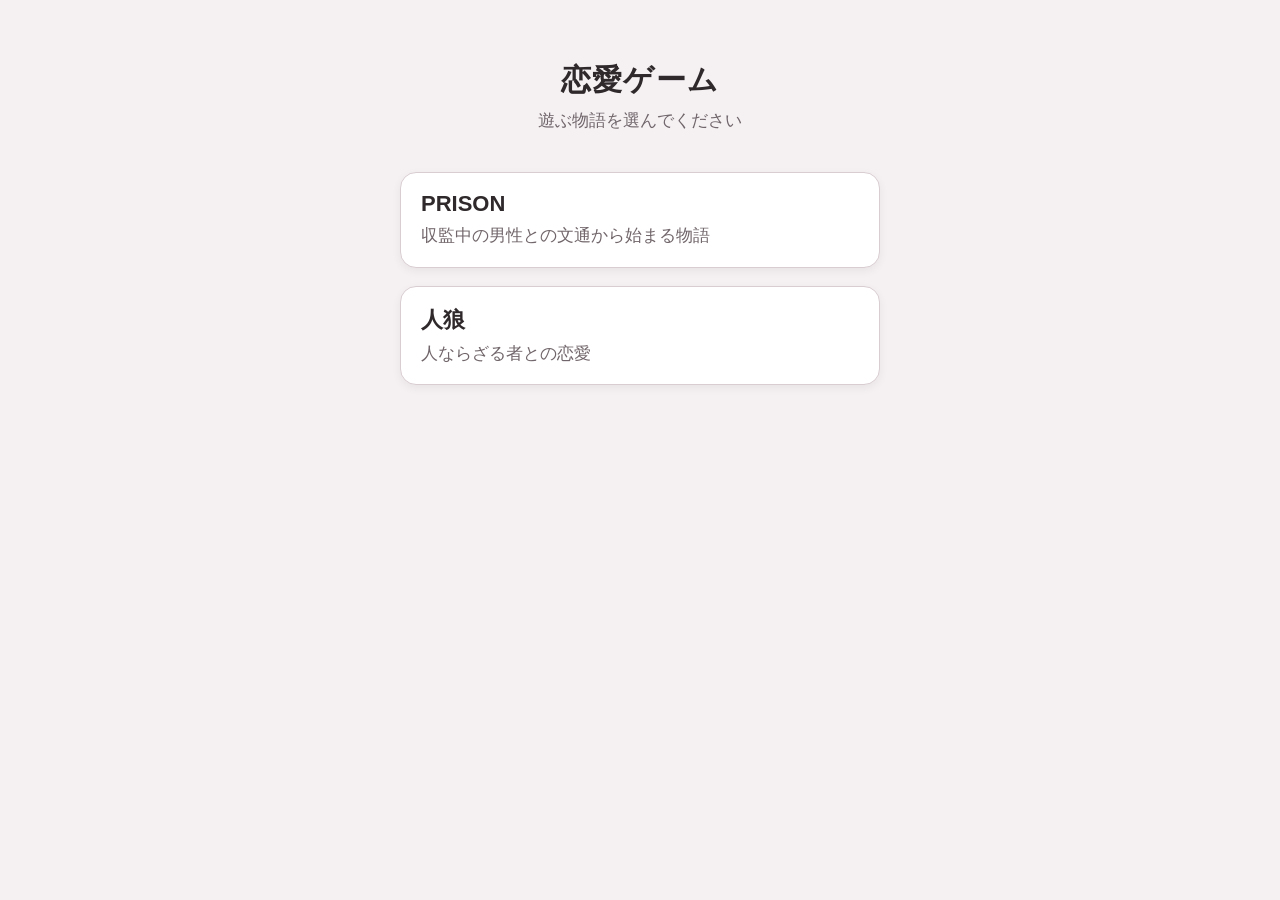
==== index.html @ eb42518e "Rename renaigame_top.html to index.html" ====
<!DOCTYPE html>
<html lang="ja">
<head>
  <meta charset="UTF-8">
  <meta name="viewport" content="width=device-width, initial-scale=1.0">

  <title>恋愛ゲーム</title>

  <style>
    * {
      box-sizing: border-box;
    }

    body {
      margin: 0;
      min-height: 100vh;
      font-family:
        -apple-system,
        BlinkMacSystemFont,
        "Segoe UI",
        "Hiragino Sans",
        "Yu Gothic",
        sans-serif;

      background: #f5f1f3;
      color: #2f292c;

      display: flex;
      justify-content: center;
    }

    .page {
      width: 100%;
      max-width: 520px;
      min-height: 100vh;
      padding: 40px 20px;
    }

    h1 {
      margin: 20px 0 8px;
      text-align: center;
      font-size: 30px;
      font-weight: 700;
      letter-spacing: 0.04em;
    }

    .subtitle {
      margin: 0 0 40px;
      text-align: center;
      font-size: 17px;
      color: #70666b;
    }

    .game-list {
      display: flex;
      flex-direction: column;
      gap: 18px;
    }

    .game-button {
      display: block;
      width: 100%;
      min-height: 86px;
      padding: 18px 20px;

      background: #ffffff;
      color: #2f292c;

      border: 1px solid #d9cdd2;
      border-radius: 16px;

      text-decoration: none;

      box-shadow: 0 3px 10px rgba(0, 0, 0, 0.06);

      transition:
        transform 0.1s ease,
        background 0.1s ease;
    }

    .game-button:active {
      transform: scale(0.98);
      background: #eee7ea;
    }

    .game-title {
      display: block;
      margin-bottom: 6px;
      font-size: 22px;
      font-weight: 700;
    }

    .game-description {
      display: block;
      font-size: 17px;
      line-height: 1.5;
      color: #71666b;
    }
  </style>
</head>

<body>

  <main class="page">

    <h1>恋愛ゲーム</h1>

    <p class="subtitle">
      遊ぶ物語を選んでください
    </p>

    <div class="game-list">

      <a class="game-button" href="prison/prison.html">
        <span class="game-title">PRISON</span>
        <span class="game-description">
          収監中の男性との文通から始まる物語
        </span>
      </a>

      <a class="game-button" href="werewolf/werewolf.html">
        <span class="game-title">人狼</span>
        <span class="game-description">
          人ならざる者との恋愛
        </span>
      </a>

    </div>

  </main>

</body>
</html>
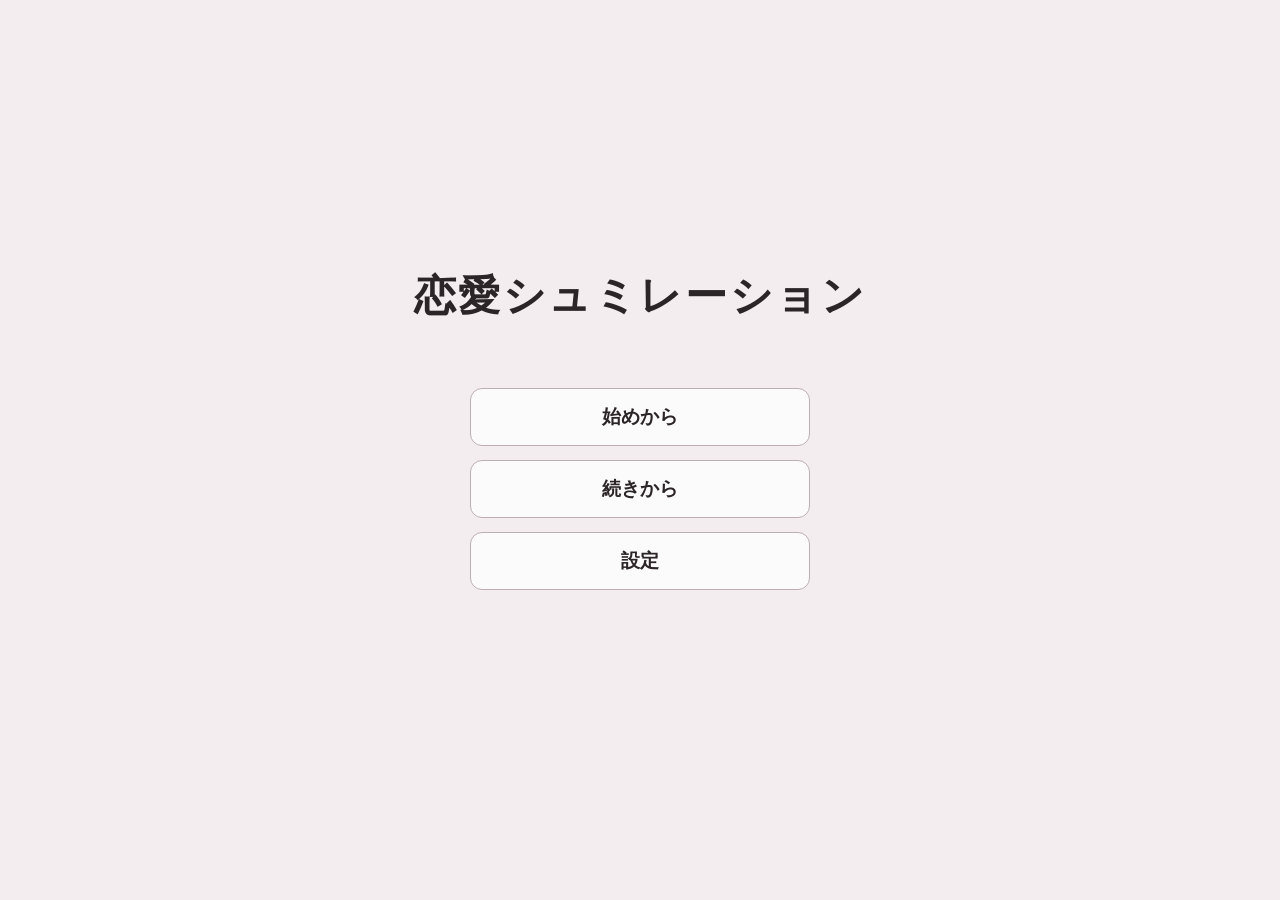
==== commit 297c5085: "Replace top page with romance simulation title screen" ====
--- a/index.html
+++ b/index.html
@@ -2,18 +2,20 @@
 <html lang="ja">
 <head>
   <meta charset="UTF-8">
-  <meta name="viewport" content="width=device-width, initial-scale=1.0">
-
-  <title>恋愛ゲーム</title>
+  <meta name="viewport" content="width=device-width, initial-scale=1.0, viewport-fit=cover">
+  <meta name="theme-color" content="#f3edef">
+  <title>恋愛シュミレーション</title>
 
   <style>
-    * {
-      box-sizing: border-box;
-    }
-
+    * { box-sizing: border-box; }
+
+    html,
     body {
       margin: 0;
-      min-height: 100vh;
+      width: 100%;
+      min-height: 100%;
+      background: #f3edef;
+      color: #2c2528;
       font-family:
         -apple-system,
         BlinkMacSystemFont,
@@ -21,113 +23,226 @@
         "Hiragino Sans",
         "Yu Gothic",
         sans-serif;
-
-      background: #f5f1f3;
-      color: #2f292c;
-
-      display: flex;
-      justify-content: center;
-    }
-
-    .page {
-      width: 100%;
-      max-width: 520px;
-      min-height: 100vh;
-      padding: 40px 20px;
-    }
-
-    h1 {
-      margin: 20px 0 8px;
-      text-align: center;
-      font-size: 30px;
-      font-weight: 700;
-      letter-spacing: 0.04em;
-    }
-
-    .subtitle {
-      margin: 0 0 40px;
-      text-align: center;
-      font-size: 17px;
-      color: #70666b;
-    }
-
-    .game-list {
+    }
+
+    body {
+      min-height: 100dvh;
+      overflow: hidden;
+    }
+
+    button,
+    input {
+      font: inherit;
+    }
+
+    button {
+      -webkit-tap-highlight-color: transparent;
+    }
+
+    .screen {
+      width: min(100%, 520px);
+      height: 100dvh;
+      margin: 0 auto;
+      padding:
+        max(24px, env(safe-area-inset-top))
+        24px
+        max(24px, env(safe-area-inset-bottom));
+      display: grid;
+      grid-template-rows: 1fr auto 1fr;
+    }
+
+    .title-area {
+      grid-row: 2;
+      width: 100%;
       display: flex;
       flex-direction: column;
-      gap: 18px;
-    }
-
-    .game-button {
+      align-items: center;
+    }
+
+    .title {
+      margin: 0 0 64px;
+      text-align: center;
+      font-size: clamp(30px, 8vw, 42px);
+      font-weight: 600;
+      letter-spacing: 0.06em;
+      line-height: 1.35;
+    }
+
+    .menu {
+      width: min(100%, 340px);
+      display: flex;
+      flex-direction: column;
+      gap: 14px;
+    }
+
+    .menu-button {
+      width: 100%;
+      min-height: 58px;
+      padding: 14px 18px;
+      border: 1px solid #bdaeb4;
+      border-radius: 12px;
+      background: rgba(255, 255, 255, 0.78);
+      color: #2c2528;
+      font-size: 19px;
+      font-weight: 600;
+      cursor: pointer;
+    }
+
+    .menu-button:active {
+      transform: scale(0.985);
+      background: #e8dfe2;
+    }
+
+    .menu-button:disabled {
+      opacity: 0.55;
+      cursor: default;
+    }
+
+    .status {
+      width: min(100%, 340px);
+      min-height: 24px;
+      margin: 18px auto 0;
+      text-align: center;
+      font-size: 14px;
+      line-height: 1.55;
+      color: #6e6066;
+    }
+
+    .status[data-kind="error"],
+    .settings-status[data-kind="error"] {
+      color: #8f3333;
+    }
+
+    .status[data-kind="success"],
+    .settings-status[data-kind="success"] {
+      color: #35613f;
+    }
+
+    dialog {
+      width: min(calc(100% - 32px), 460px);
+      padding: 0;
+      border: 1px solid #cdbfc4;
+      border-radius: 18px;
+      background: #faf7f8;
+      color: #2c2528;
+      box-shadow: 0 18px 55px rgba(41, 29, 34, 0.24);
+    }
+
+    dialog::backdrop {
+      background: rgba(31, 23, 26, 0.42);
+    }
+
+    .settings-panel {
+      padding: 24px;
+    }
+
+    .settings-title {
+      margin: 0 0 26px;
+      font-size: 24px;
+      text-align: center;
+    }
+
+    .field-label {
       display: block;
-      width: 100%;
-      min-height: 86px;
-      padding: 18px 20px;
-
-      background: #ffffff;
-      color: #2f292c;
-
-      border: 1px solid #d9cdd2;
-      border-radius: 16px;
-
-      text-decoration: none;
-
-      box-shadow: 0 3px 10px rgba(0, 0, 0, 0.06);
-
-      transition:
-        transform 0.1s ease,
-        background 0.1s ease;
-    }
-
-    .game-button:active {
-      transform: scale(0.98);
-      background: #eee7ea;
-    }
-
-    .game-title {
-      display: block;
-      margin-bottom: 6px;
-      font-size: 22px;
-      font-weight: 700;
-    }
-
-    .game-description {
-      display: block;
-      font-size: 17px;
-      line-height: 1.5;
-      color: #71666b;
+      margin-bottom: 8px;
+      font-size: 15px;
+      font-weight: 600;
+    }
+
+    .token-input {
+      width: 100%;
+      min-height: 48px;
+      padding: 10px 12px;
+      border: 1px solid #bcaeb3;
+      border-radius: 9px;
+      background: #fff;
+      color: #2c2528;
+      font-size: 16px;
+    }
+
+    .settings-actions {
+      display: grid;
+      grid-template-columns: repeat(2, minmax(0, 1fr));
+      gap: 10px;
+      margin-top: 16px;
+    }
+
+    .settings-actions button,
+    .close-button {
+      min-height: 44px;
+      border: 1px solid #bcaeb3;
+      border-radius: 9px;
+      background: #fff;
+      color: #2c2528;
+      font-size: 15px;
+      cursor: pointer;
+    }
+
+    .settings-actions button:active,
+    .close-button:active {
+      background: #e8dfe2;
+    }
+
+    .settings-actions button:disabled {
+      opacity: 0.55;
+    }
+
+    .settings-status {
+      min-height: 44px;
+      margin: 16px 0 0;
+      font-size: 14px;
+      line-height: 1.55;
+      color: #6e6066;
+    }
+
+    .close-button {
+      width: 100%;
+      margin-top: 6px;
     }
   </style>
 </head>
 
 <body>
-
-  <main class="page">
-
-    <h1>恋愛ゲーム</h1>
-
-    <p class="subtitle">
-      遊ぶ物語を選んでください
-    </p>
-
-    <div class="game-list">
-
-      <a class="game-button" href="prison/prison.html">
-        <span class="game-title">PRISON</span>
-        <span class="game-description">
-          収監中の男性との文通から始まる物語
-        </span>
-      </a>
-
-      <a class="game-button" href="werewolf/werewolf.html">
-        <span class="game-title">人狼</span>
-        <span class="game-description">
-          人ならざる者との恋愛
-        </span>
-      </a>
-
+  <main class="screen">
+    <section class="title-area" aria-labelledby="titleText">
+      <h1 class="title" id="titleText"></h1>
+
+      <nav class="menu" aria-label="タイトルメニュー">
+        <button class="menu-button" id="startButton" type="button"></button>
+        <button class="menu-button" id="continueButton" type="button"></button>
+        <button class="menu-button" id="settingsButton" type="button"></button>
+      </nav>
+
+      <p class="status" id="statusText" aria-live="polite"></p>
+    </section>
+  </main>
+
+  <dialog id="settingsDialog">
+    <div class="settings-panel">
+      <h2 class="settings-title" id="settingsTitle"></h2>
+
+      <label class="field-label" id="tokenLabel" for="tokenInput"></label>
+      <input
+        class="token-input"
+        id="tokenInput"
+        type="password"
+        inputmode="text"
+        autocomplete="off"
+        spellcheck="false"
+      >
+
+      <div class="settings-actions">
+        <button id="saveTokenButton" type="button"></button>
+        <button id="checkTokenButton" type="button"></button>
+        <button id="deleteTokenButton" type="button"></button>
+        <button id="closeSettingsButton" type="button"></button>
+      </div>
+
+      <p class="settings-status" id="settingsStatus" aria-live="polite"></p>
     </div>
-
-  </main>
-
+  </dialog>
+
+  <script src="js/renaigame_save.js"></script>
+  <script src="js/title.js"></script>
 </body>
-</html>+</html>
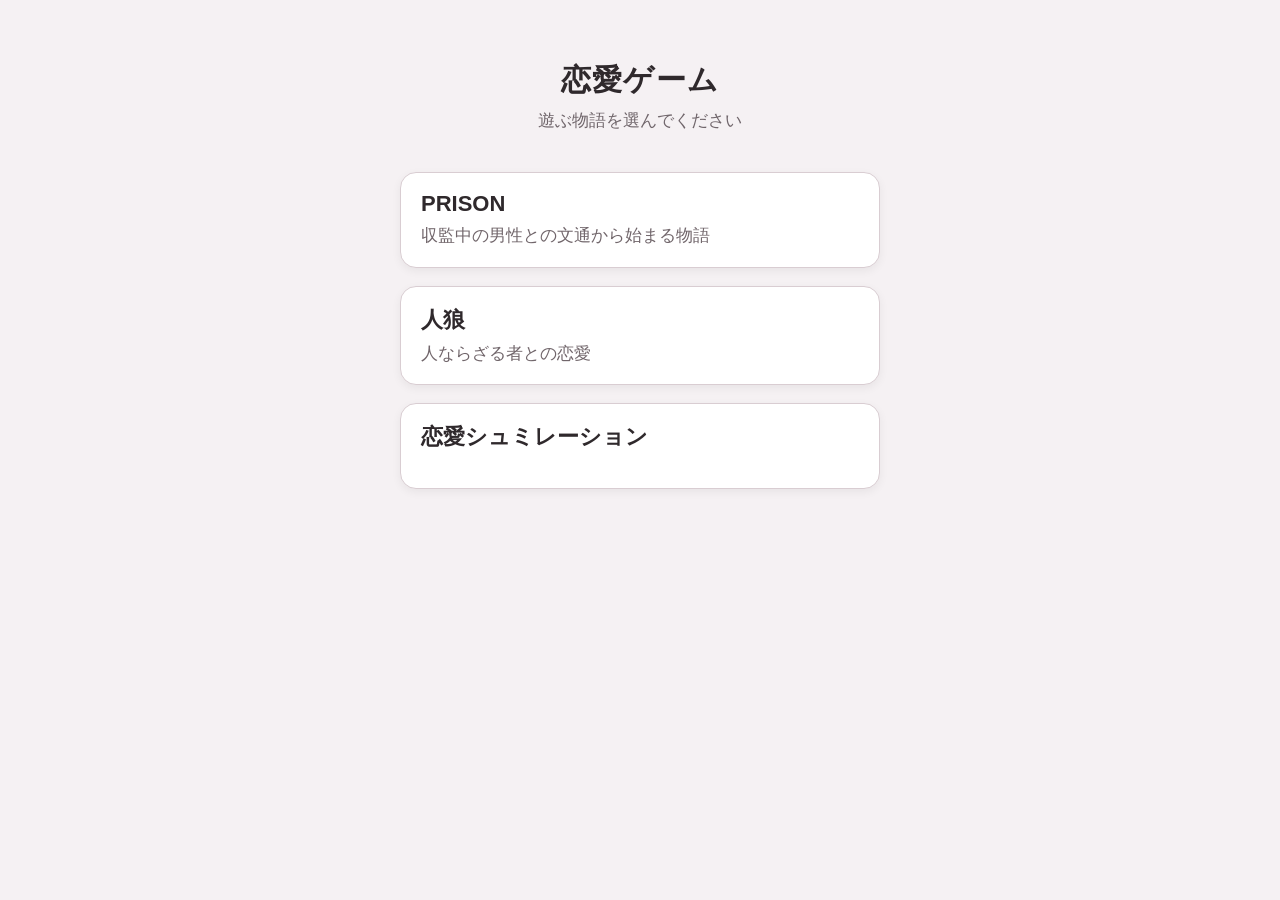
==== commit 460d2465: "Restore game selection top and add romance simulation" ====
--- a/index.html
+++ b/index.html
@@ -2,247 +2,38 @@
 <html lang="ja">
 <head>
   <meta charset="UTF-8">
-  <meta name="viewport" content="width=device-width, initial-scale=1.0, viewport-fit=cover">
-  <meta name="theme-color" content="#f3edef">
-  <title>恋愛シュミレーション</title>
-
+  <meta name="viewport" content="width=device-width, initial-scale=1.0">
+  <title>恋愛ゲーム</title>
   <style>
-    * { box-sizing: border-box; }
-
-    html,
-    body {
-      margin: 0;
-      width: 100%;
-      min-height: 100%;
-      background: #f3edef;
-      color: #2c2528;
-      font-family:
-        -apple-system,
-        BlinkMacSystemFont,
-        "Segoe UI",
-        "Hiragino Sans",
-        "Yu Gothic",
-        sans-serif;
-    }
-
-    body {
-      min-height: 100dvh;
-      overflow: hidden;
-    }
-
-    button,
-    input {
-      font: inherit;
-    }
-
-    button {
-      -webkit-tap-highlight-color: transparent;
-    }
-
-    .screen {
-      width: min(100%, 520px);
-      height: 100dvh;
-      margin: 0 auto;
-      padding:
-        max(24px, env(safe-area-inset-top))
-        24px
-        max(24px, env(safe-area-inset-bottom));
-      display: grid;
-      grid-template-rows: 1fr auto 1fr;
-    }
-
-    .title-area {
-      grid-row: 2;
-      width: 100%;
-      display: flex;
-      flex-direction: column;
-      align-items: center;
-    }
-
-    .title {
-      margin: 0 0 64px;
-      text-align: center;
-      font-size: clamp(30px, 8vw, 42px);
-      font-weight: 600;
-      letter-spacing: 0.06em;
-      line-height: 1.35;
-    }
-
-    .menu {
-      width: min(100%, 340px);
-      display: flex;
-      flex-direction: column;
-      gap: 14px;
-    }
-
-    .menu-button {
-      width: 100%;
-      min-height: 58px;
-      padding: 14px 18px;
-      border: 1px solid #bdaeb4;
-      border-radius: 12px;
-      background: rgba(255, 255, 255, 0.78);
-      color: #2c2528;
-      font-size: 19px;
-      font-weight: 600;
-      cursor: pointer;
-    }
-
-    .menu-button:active {
-      transform: scale(0.985);
-      background: #e8dfe2;
-    }
-
-    .menu-button:disabled {
-      opacity: 0.55;
-      cursor: default;
-    }
-
-    .status {
-      width: min(100%, 340px);
-      min-height: 24px;
-      margin: 18px auto 0;
-      text-align: center;
-      font-size: 14px;
-      line-height: 1.55;
-      color: #6e6066;
-    }
-
-    .status[data-kind="error"],
-    .settings-status[data-kind="error"] {
-      color: #8f3333;
-    }
-
-    .status[data-kind="success"],
-    .settings-status[data-kind="success"] {
-      color: #35613f;
-    }
-
-    dialog {
-      width: min(calc(100% - 32px), 460px);
-      padding: 0;
-      border: 1px solid #cdbfc4;
-      border-radius: 18px;
-      background: #faf7f8;
-      color: #2c2528;
-      box-shadow: 0 18px 55px rgba(41, 29, 34, 0.24);
-    }
-
-    dialog::backdrop {
-      background: rgba(31, 23, 26, 0.42);
-    }
-
-    .settings-panel {
-      padding: 24px;
-    }
-
-    .settings-title {
-      margin: 0 0 26px;
-      font-size: 24px;
-      text-align: center;
-    }
-
-    .field-label {
-      display: block;
-      margin-bottom: 8px;
-      font-size: 15px;
-      font-weight: 600;
-    }
-
-    .token-input {
-      width: 100%;
-      min-height: 48px;
-      padding: 10px 12px;
-      border: 1px solid #bcaeb3;
-      border-radius: 9px;
-      background: #fff;
-      color: #2c2528;
-      font-size: 16px;
-    }
-
-    .settings-actions {
-      display: grid;
-      grid-template-columns: repeat(2, minmax(0, 1fr));
-      gap: 10px;
-      margin-top: 16px;
-    }
-
-    .settings-actions button,
-    .close-button {
-      min-height: 44px;
-      border: 1px solid #bcaeb3;
-      border-radius: 9px;
-      background: #fff;
-      color: #2c2528;
-      font-size: 15px;
-      cursor: pointer;
-    }
-
-    .settings-actions button:active,
-    .close-button:active {
-      background: #e8dfe2;
-    }
-
-    .settings-actions button:disabled {
-      opacity: 0.55;
-    }
-
-    .settings-status {
-      min-height: 44px;
-      margin: 16px 0 0;
-      font-size: 14px;
-      line-height: 1.55;
-      color: #6e6066;
-    }
-
-    .close-button {
-      width: 100%;
-      margin-top: 6px;
-    }
+    *{box-sizing:border-box}
+    body{margin:0;min-height:100vh;font-family:-apple-system,BlinkMacSystemFont,"Segoe UI","Hiragino Sans","Yu Gothic",sans-serif;background:#f5f1f3;color:#2f292c;display:flex;justify-content:center}
+    .page{width:100%;max-width:520px;min-height:100vh;padding:40px 20px}
+    h1{margin:20px 0 8px;text-align:center;font-size:30px;font-weight:700;letter-spacing:.04em}
+    .subtitle{margin:0 0 40px;text-align:center;font-size:17px;color:#70666b}
+    .game-list{display:flex;flex-direction:column;gap:18px}
+    .game-button{display:block;width:100%;min-height:86px;padding:18px 20px;background:#fff;color:#2f292c;border:1px solid #d9cdd2;border-radius:16px;text-decoration:none;box-shadow:0 3px 10px rgba(0,0,0,.06);transition:transform .1s ease,background .1s ease}
+    .game-button:active{transform:scale(.98);background:#eee7ea}
+    .game-title{display:block;margin-bottom:6px;font-size:22px;font-weight:700}
+    .game-description{display:block;font-size:17px;line-height:1.5;color:#71666b}
   </style>
 </head>
-
 <body>
-  <main class="screen">
-    <section class="title-area" aria-labelledby="titleText">
-      <h1 class="title" id="titleText"></h1>
-
-      <nav class="menu" aria-label="タイトルメニュー">
-        <button class="menu-button" id="startButton" type="button"></button>
-        <button class="menu-button" id="continueButton" type="button"></button>
-        <button class="menu-button" id="settingsButton" type="button"></button>
-      </nav>
-
-      <p class="status" id="statusText" aria-live="polite"></p>
-    </section>
+  <main class="page">
+    <h1>恋愛ゲーム</h1>
+    <p class="subtitle">遊ぶ物語を選んでください</p>
+    <div class="game-list">
+      <a class="game-button" href="prison/prison.html">
+        <span class="game-title">PRISON</span>
+        <span class="game-description">収監中の男性との文通から始まる物語</span>
+      </a>
+      <a class="game-button" href="werewolf/werewolf.html">
+        <span class="game-title">人狼</span>
+        <span class="game-description">人ならざる者との恋愛</span>
+      </a>
+      <a class="game-button" href="simulation.html">
+        <span class="game-title">恋愛シュミレーション</span>
+      </a>
+    </div>
   </main>
-
-  <dialog id="settingsDialog">
-    <div class="settings-panel">
-      <h2 class="settings-title" id="settingsTitle"></h2>
-
-      <label class="field-label" id="tokenLabel" for="tokenInput"></label>
-      <input
-        class="token-input"
-        id="tokenInput"
-        type="password"
-        inputmode="text"
-        autocomplete="off"
-        spellcheck="false"
-      >
-
-      <div class="settings-actions">
-        <button id="saveTokenButton" type="button"></button>
-        <button id="checkTokenButton" type="button"></button>
-        <button id="deleteTokenButton" type="button"></button>
-        <button id="closeSettingsButton" type="button"></button>
-      </div>
-
-      <p class="settings-status" id="settingsStatus" aria-live="polite"></p>
-    </div>
-  </dialog>
-
-  <script src="js/renaigame_save.js"></script>
-  <script src="js/title.js"></script>
 </body>
 </html>
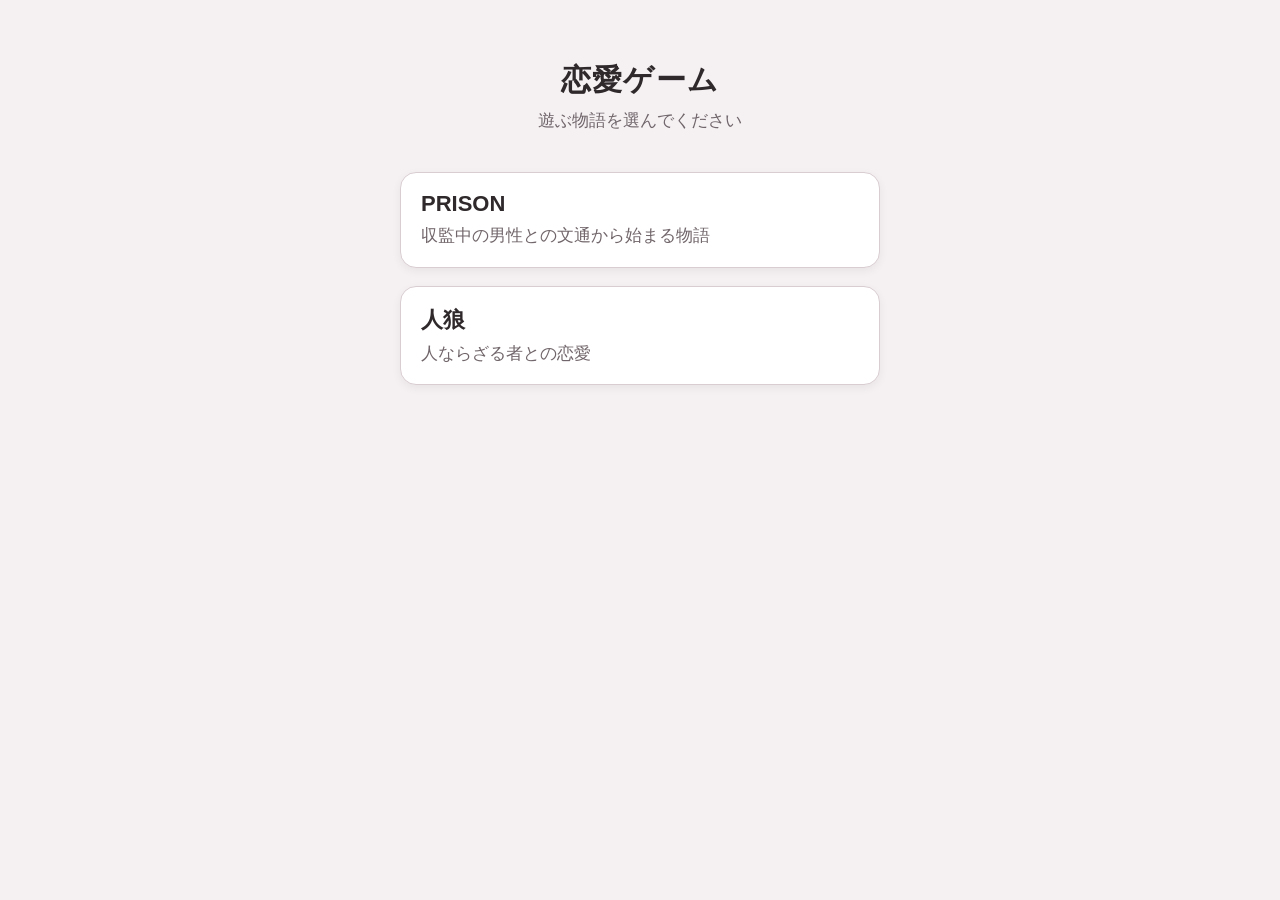
==== commit 744b6f18: "Restore original index page exactly" ====
--- a/index.html
+++ b/index.html
@@ -3,37 +3,131 @@
 <head>
   <meta charset="UTF-8">
   <meta name="viewport" content="width=device-width, initial-scale=1.0">
+
   <title>恋愛ゲーム</title>
+
   <style>
-    *{box-sizing:border-box}
-    body{margin:0;min-height:100vh;font-family:-apple-system,BlinkMacSystemFont,"Segoe UI","Hiragino Sans","Yu Gothic",sans-serif;background:#f5f1f3;color:#2f292c;display:flex;justify-content:center}
-    .page{width:100%;max-width:520px;min-height:100vh;padding:40px 20px}
-    h1{margin:20px 0 8px;text-align:center;font-size:30px;font-weight:700;letter-spacing:.04em}
-    .subtitle{margin:0 0 40px;text-align:center;font-size:17px;color:#70666b}
-    .game-list{display:flex;flex-direction:column;gap:18px}
-    .game-button{display:block;width:100%;min-height:86px;padding:18px 20px;background:#fff;color:#2f292c;border:1px solid #d9cdd2;border-radius:16px;text-decoration:none;box-shadow:0 3px 10px rgba(0,0,0,.06);transition:transform .1s ease,background .1s ease}
-    .game-button:active{transform:scale(.98);background:#eee7ea}
-    .game-title{display:block;margin-bottom:6px;font-size:22px;font-weight:700}
-    .game-description{display:block;font-size:17px;line-height:1.5;color:#71666b}
+    * {
+      box-sizing: border-box;
+    }
+
+    body {
+      margin: 0;
+      min-height: 100vh;
+      font-family:
+        -apple-system,
+        BlinkMacSystemFont,
+        "Segoe UI",
+        "Hiragino Sans",
+        "Yu Gothic",
+        sans-serif;
+
+      background: #f5f1f3;
+      color: #2f292c;
+
+      display: flex;
+      justify-content: center;
+    }
+
+    .page {
+      width: 100%;
+      max-width: 520px;
+      min-height: 100vh;
+      padding: 40px 20px;
+    }
+
+    h1 {
+      margin: 20px 0 8px;
+      text-align: center;
+      font-size: 30px;
+      font-weight: 700;
+      letter-spacing: 0.04em;
+    }
+
+    .subtitle {
+      margin: 0 0 40px;
+      text-align: center;
+      font-size: 17px;
+      color: #70666b;
+    }
+
+    .game-list {
+      display: flex;
+      flex-direction: column;
+      gap: 18px;
+    }
+
+    .game-button {
+      display: block;
+      width: 100%;
+      min-height: 86px;
+      padding: 18px 20px;
+
+      background: #ffffff;
+      color: #2f292c;
+
+      border: 1px solid #d9cdd2;
+      border-radius: 16px;
+
+      text-decoration: none;
+
+      box-shadow: 0 3px 10px rgba(0, 0, 0, 0.06);
+
+      transition:
+        transform 0.1s ease,
+        background 0.1s ease;
+    }
+
+    .game-button:active {
+      transform: scale(0.98);
+      background: #eee7ea;
+    }
+
+    .game-title {
+      display: block;
+      margin-bottom: 6px;
+      font-size: 22px;
+      font-weight: 700;
+    }
+
+    .game-description {
+      display: block;
+      font-size: 17px;
+      line-height: 1.5;
+      color: #71666b;
+    }
   </style>
 </head>
+
 <body>
+
   <main class="page">
+
     <h1>恋愛ゲーム</h1>
-    <p class="subtitle">遊ぶ物語を選んでください</p>
+
+    <p class="subtitle">
+      遊ぶ物語を選んでください
+    </p>
+
     <div class="game-list">
+
       <a class="game-button" href="prison/prison.html">
         <span class="game-title">PRISON</span>
-        <span class="game-description">収監中の男性との文通から始まる物語</span>
+        <span class="game-description">
+          収監中の男性との文通から始まる物語
+        </span>
       </a>
+
       <a class="game-button" href="werewolf/werewolf.html">
         <span class="game-title">人狼</span>
-        <span class="game-description">人ならざる者との恋愛</span>
+        <span class="game-description">
+          人ならざる者との恋愛
+        </span>
       </a>
-      <a class="game-button" href="simulation.html">
-        <span class="game-title">恋愛シュミレーション</span>
-      </a>
+
     </div>
+
   </main>
+
 </body>
-</html>
+</html>
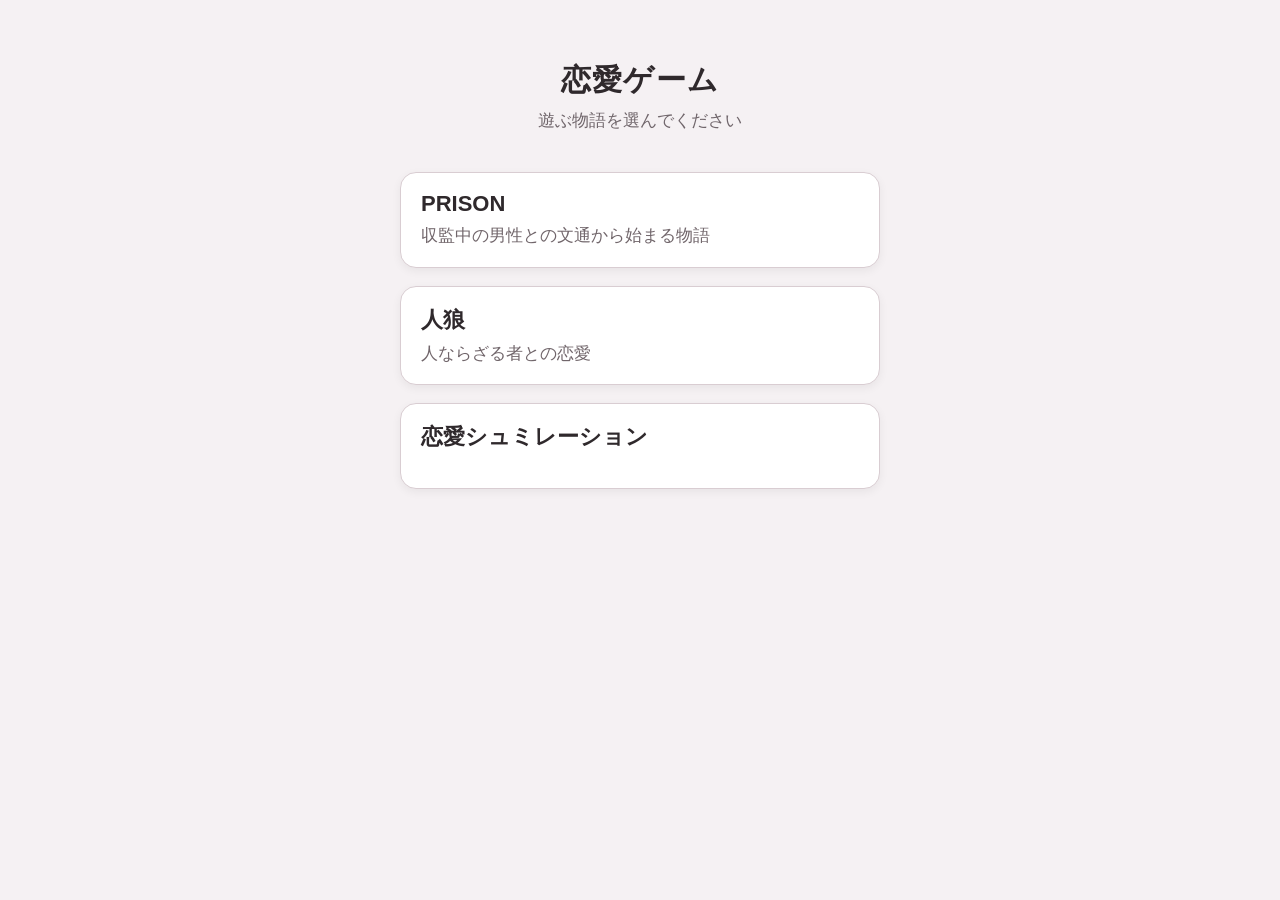
==== commit ccf74f19: "Add romance simulation button to shared game index" ====
--- a/index.html
+++ b/index.html
@@ -125,6 +125,10 @@
         </span>
       </a>
 
+      <a class="game-button" href="simulation/simulation.html">
+        <span class="game-title">恋愛シュミレーション</span>
+      </a>
+
     </div>
 
   </main>
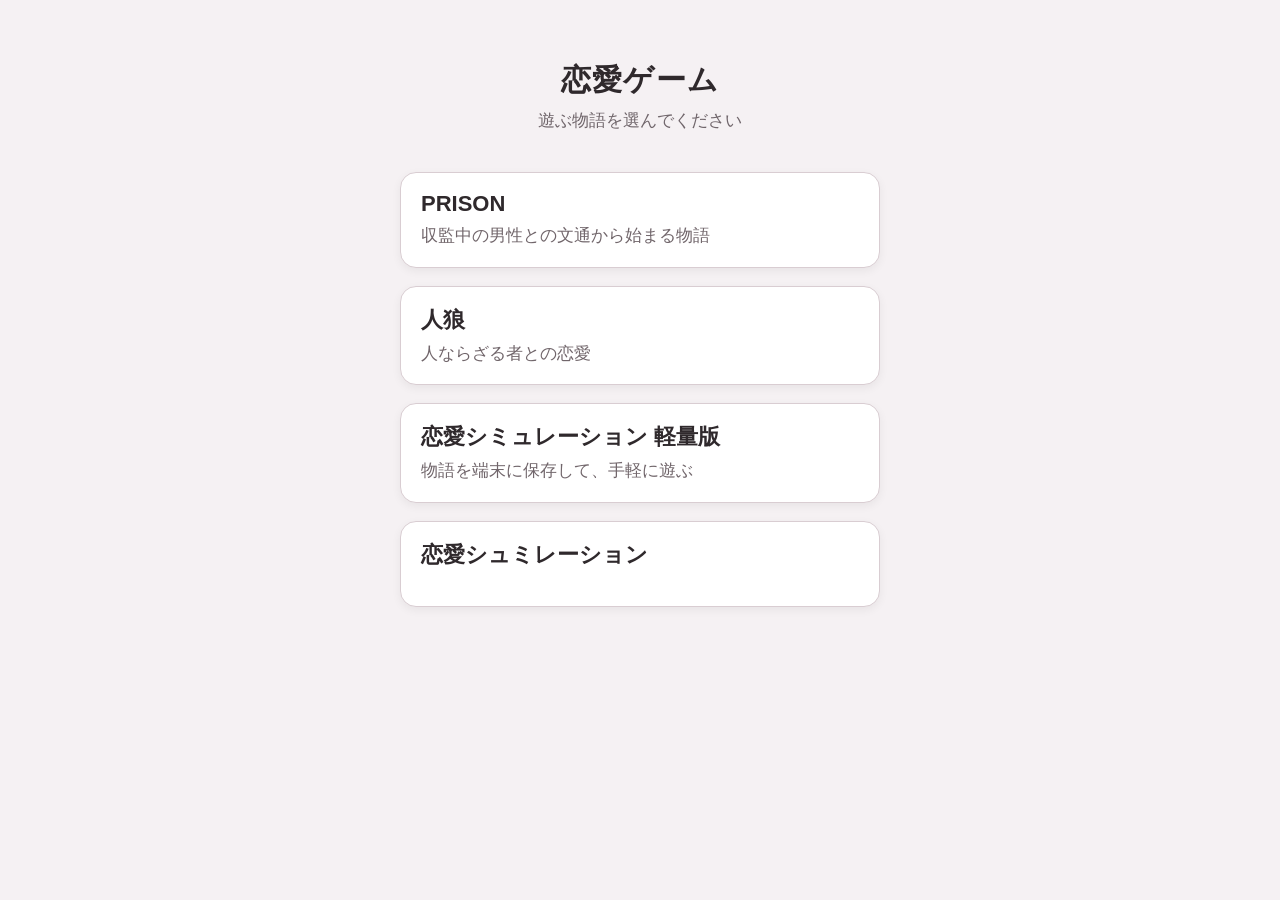
==== commit a56d2d35: "Add a working lightweight romance simulation with local saves Create an independent text interface w" ====
--- a/index.html
+++ b/index.html
@@ -125,6 +125,11 @@
         </span>
       </a>
 
+      <a class="game-button" href="simulation-lite/index.html">
+        <span class="game-title">恋愛シミュレーション 軽量版</span>
+        <span class="game-description">物語を端末に保存して、手軽に遊ぶ</span>
+      </a>
+
       <a class="game-button" href="simulation/simulation.html">
         <span class="game-title">恋愛シュミレーション</span>
       </a>
@@ -134,4 +139,4 @@
   </main>
 
 </body>
-</html>+</html>
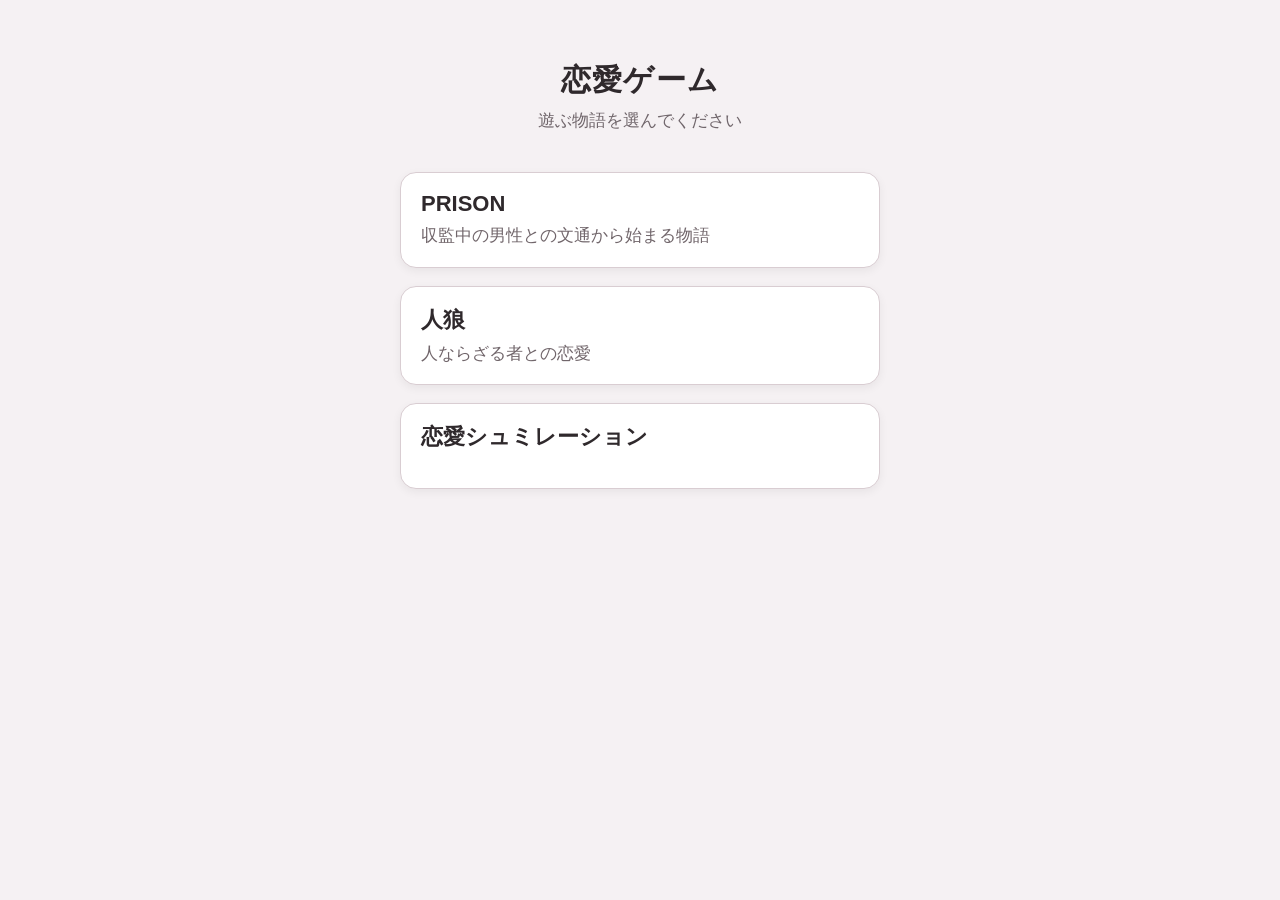
==== commit bc560e66: "Remove the lightweight romance simulation at the user's request Remove simulation-lite, its home ent" ====
--- a/index.html
+++ b/index.html
@@ -125,11 +125,6 @@
         </span>
       </a>
 
-      <a class="game-button" href="simulation-lite/index.html">
-        <span class="game-title">恋愛シミュレーション 軽量版</span>
-        <span class="game-description">物語を端末に保存して、手軽に遊ぶ</span>
-      </a>
-
       <a class="game-button" href="simulation/simulation.html">
         <span class="game-title">恋愛シュミレーション</span>
       </a>
@@ -139,4 +134,4 @@
   </main>
 
 </body>
-</html>
+</html>
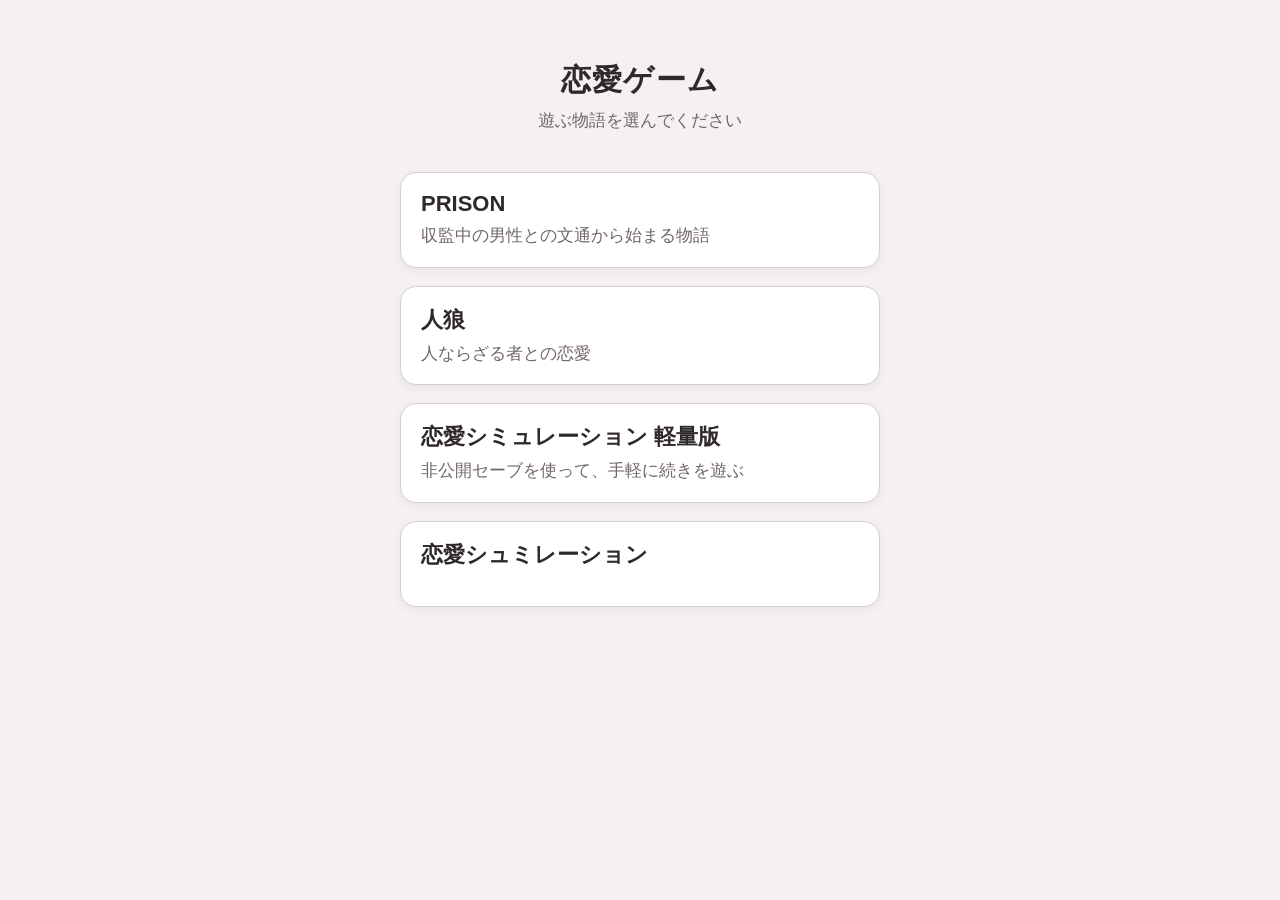
==== commit 96d7fc7d: "Add lightweight simulation using the existing private saves Reuse private-game-data slots, authentic" ====
--- a/index.html
+++ b/index.html
@@ -125,6 +125,11 @@
         </span>
       </a>
 
+      <a class="game-button" href="simulation-lite/index.html">
+        <span class="game-title">恋愛シミュレーション 軽量版</span>
+        <span class="game-description">非公開セーブを使って、手軽に続きを遊ぶ</span>
+      </a>
+
       <a class="game-button" href="simulation/simulation.html">
         <span class="game-title">恋愛シュミレーション</span>
       </a>
@@ -134,4 +139,4 @@
   </main>
 
 </body>
-</html>+</html>
